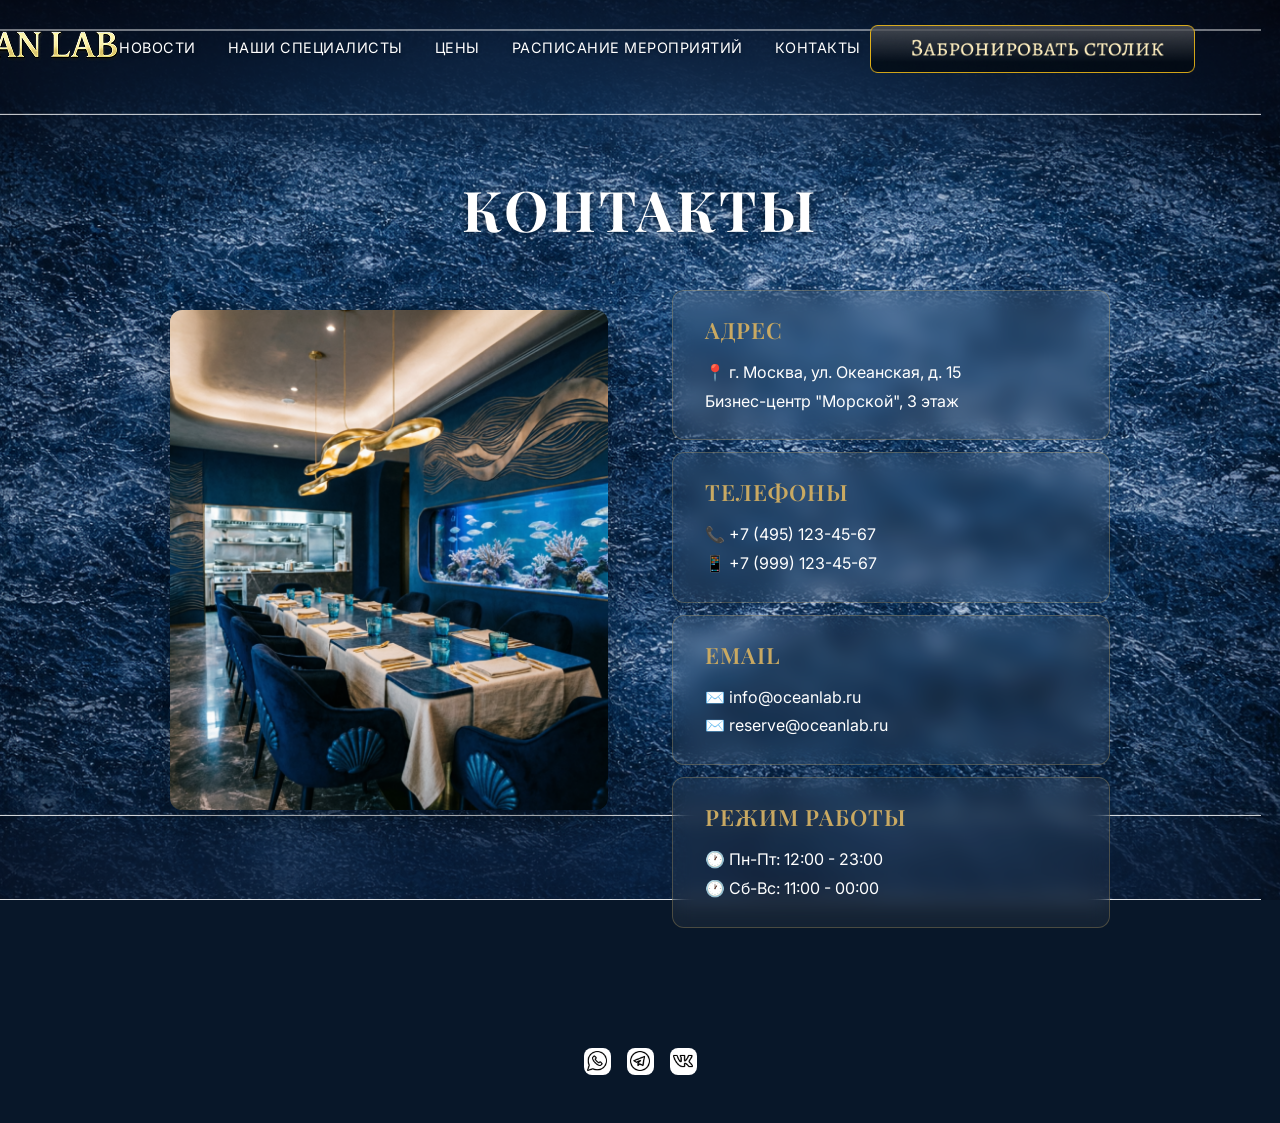
==== contact.html @ ce1e973f "Add files via upload" ====
<!DOCTYPE html>
<html lang="ru">
<head>
    <meta charset="UTF-8">
    <meta name="viewport" content="width=device-width, initial-scale=1.0">
    <title>Контакты - OCEAN LAB</title>
    
    <!-- Подключение шрифтов -->
    <link rel="preconnect" href="https://fonts.googleapis.com">
    <link rel="preconnect" href="https://fonts.gstatic.com" crossorigin>
    <link href="https://fonts.googleapis.com/css2?family=Playfair+Display:wght@400;600;700&family=Inter:wght@300;400;500;600&display=swap" rel="stylesheet">
    
    <!-- Подключение CSS -->
    <link rel="stylesheet" href="style.css">
    <link rel="stylesheet" href="contacts-style.css">
</head>
<body>
    <!-- Фоновое изображение -->
    <div class="background-image-all"></div>

    <!-- Header (как на главной) -->
    <header>
        <div class="container">
            <div class="header-content">
                <a href="index.html" class="logo">
                    <img src="Rectangle 13.png" alt="OCEAN LAB" width="325" height="100">
                </a>

                <nav>
                    <ul>
                        <li><a href="news.html">Новости</a></li>
                        <li><a href="spesialist.html">Наши специалисты</a></li>
                        <li><a href="menu.html">Цены</a></li>
                        <li><a href="schedule.html">Расписание мероприятий</a></li>
                        <li><a href="contact.html">Контакты</a></li>
                    </ul>
                </nav>

                <a href="reserve.html" class="logo">
                    <img src="Group 3.png" alt="Забронировать столик" width="200" height="60">
                </a>

                <button class="mobile-menu-btn" onclick="toggleMenu()">
                    <span></span>
                    <span></span>
                    <span></span>
                </button>
            </div>
        </div>
    </header>

    <!-- Секция Контакты -->
    <main>
        <section class="contacts-section">
            <div class="container">
                <h1 class="contacts-title">КОНТАКТЫ</h1>
                
                <div class="contacts-content">
                    <!-- Фотография учреждения -->
                    <div class="contacts-image">
                        <img src="Вставленное изображение.png" alt="OCEAN LAB - Ресторан">
                    </div>

                    <!-- Контактная информация -->
                    <div class="contacts-info">
                        <!-- Адрес -->
                        <div class="contact-block">
                            <h3 class="contact-block-title">Адрес</h3>
                            <p class="contact-text">
                                📍 г. Москва, ул. Океанская, д. 15<br>
                                Бизнес-центр "Морской", 3 этаж
                            </p>
                        </div>

                        <!-- Телефоны -->
                        <div class="contact-block">
                            <h3 class="contact-block-title">Телефоны</h3>
                            <p class="contact-text">
                                📞 <a href="tel:+74951234567">+7 (495) 123-45-67</a><br>
                                📱 <a href="tel:+79991234567">+7 (999) 123-45-67</a>
                            </p>
                        </div>

                        <!-- Email -->
                        <div class="contact-block">
                            <h3 class="contact-block-title">Email</h3>
                            <p class="contact-text">
                                ✉️ <a href="mailto:info@oceanlab.ru">info@oceanlab.ru</a><br>
                                ✉️ <a href="mailto:reserve@oceanlab.ru">reserve@oceanlab.ru</a>
                            </p>
                        </div>

                        <!-- Режим работы -->
                        <div class="contact-block">
                            <h3 class="contact-block-title">Режим работы</h3>
                            <p class="contact-text">
                                🕐 Пн-Пт: 12:00 - 23:00<br>
                                🕐 Сб-Вс: 11:00 - 00:00
                            </p>
                        </div>
                    </div>
                </div>
            </div>
        </section>
    </main>
    
    <!-- Социальные ссылки -->
    <div class="social-links">
        <a href="#" class="social-link whatsapp" aria-label="WhatsApp">
            <img src="free-icon-whatsapp-1077055.png" alt="WhatsApp" width="24" height="24">
        </a>
        
        <a href="#" class="social-link telegram" aria-label="Telegram">
            <img src="free-icon-telegram-2111813.png" alt="Telegram" width="24" height="24">
        </a>
        
        <a href="#" class="social-link vk" aria-label="VK">
            <img src="free-icon-vk-2111828.png" alt="VK" width="24" height="24">
        </a>
    </div>

    <script>
        function toggleMenu() {
            const nav = document.querySelector('nav');
            nav.style.display = nav.style.display === 'block' ? 'none' : 'block';
        }
    </script>
</body>
</html>
---- style.css ----
/* =========================================
   OCEAN LAB - Стили
   Файл: style.css
   ========================================= */

/* Сброс стилей */
* {
    margin: 0;
    padding: 0;
    box-sizing: border-box;
}

/* Переменные цветов */
:root {
    --primary-gold: #c9a962;
    --dark-blue: #0a1628;
    --darker-blue: #051020;
    --text-light: #ffffff;
    --text-muted: #a0aec0;
}

/* Базовые стили body */
body {
    font-family: 'Inter', sans-serif;
    min-height: 100vh;
    background: #081729;
    color: var(--text-light);
    overflow-x: hidden;
    overflow: hidden;
}

/* Навигация */
nav {
   margin-left: -300px;
   margin-top: -30px;
}

/* Фоновое изображение */
.background-image {
    position: absolute;
    top: 0;
    left: 0;
    width: 100%;
    height: 100%;
    background-image: url('Desktop - 1.png');
    background-size: cover;
    background-position: right center;
    background-repeat: no-repeat;
    opacity: 1;
    z-index: -1;
}
.background-image-all {
    position: absolute;
    top: 0;
    left: 0;
    width: 100%;
    height: 100%;
    background-image: url('Desktop - 1(1).png');
    background-size: cover;
    background-position: right center;
    background-repeat: no-repeat;
    opacity: 1;
    z-index: -1;
}

/* Контейнер */
.container {
    max-width: 1400px;
    margin: 0 auto;
    padding: 0 85px;
}

/* =========================================
   Header
   ========================================= */
header {
    padding: 1.5rem 0;
    background: transparent;
    z-index: 100;
    border-bottom: none;
}

.header-content {
    display: flex;
    justify-content: space-between;
    align-items: center;
}

/* Логотип */
.logo {
    display: flex;
    align-items: center;
    text-decoration: none;
    margin-top: -25px;
    margin-left: -270px;
}

.logo img {
    width: 325px;
    height: 100px;
    object-fit: contain;
    display: block;
}

/* Меню навигации */
nav ul {
    display: flex;
    list-style: none;
    gap: 2rem;
}

nav a {
    color: var(--text-light);
    text-decoration: none;
    font-size: 0.9rem;
    font-weight: 400;
    letter-spacing: 0.5px;
    text-transform: uppercase;
    text-shadow: 0 2px 4px rgba(0,0,0,0.3);
}

nav a:hover {
    color: var(--primary-gold);
}

/* Кнопка резервации (в хедере) */
.btn-reserve {
    padding: 0.75rem 1.5rem;
    background: transparent;
    border: 1px solid var(--primary-gold);
    color: var(--primary-gold);
    text-decoration: none;
    font-size: 0.85rem;
    font-weight: 500;
    letter-spacing: 1px;
    border-radius: 4px;
    text-transform: uppercase;
    text-shadow: 0 2px 4px rgba(0,0,0,0.3);
}

.btn-reserve:hover {
    background: var(--primary-gold);
    color: var(--dark-blue);
}

/* =========================================
   Hero Section
   ========================================= */
.hero {
    padding: 5rem 0;
    position: relative;
}

.hero-content {
    display: grid;
    grid-template-columns: 1fr;
    gap: 2rem;
    align-items: center;
    text-align: right;
}

.hero-text {
    padding-right: 0;
    margin-left: auto;
    margin-right: 0;
    max-width: 800px;
}

.hero h1 {
    font-family: 'Playfair Display', serif;
    font-size: 3.5rem;
    font-weight: 700;
    line-height: 1.2;
    margin-bottom: 1rem;
    margin-left: -100px;
    color: var(--text-light);
    text-shadow: 0 2px 10px rgba(0,0,0,0.4);
    transform: translateX(-570px) translateY(-20px);
    white-space: nowrap;
}

.hero-subtitle {
    font-size: 1.1rem;
    font-weight: 300;
    margin-left: 400px;
    margin-top: -10px;
    color: var(--text-muted);
    margin-bottom: 2.5rem;
    letter-spacing: 2px;
    text-transform: uppercase;
    transform: translateX(-750px) translateY(-20px);
    white-space: nowrap;
}

/* Кнопка в hero-секции */
.btn-primary {
    display: inline-block;
    padding: 1rem 2.5rem;
    background: linear-gradient(135deg, var(--primary-gold) 0%, #b89650 100%);
    color: var(--dark-blue);
    text-decoration: none;
    font-weight: 600;
    letter-spacing: 1px;
    border-radius: 4px;
    text-transform: uppercase;
    box-shadow: 0 4px 15px rgba(201, 169, 98, 0.3);
}

.btn-primary:hover {
    background: #b89650;
}

/* =========================================
   Features Section
   ========================================= */
.features {
    padding: 4rem 0;
    margin-top: 150px;
    margin-left: -200px;
}

.features-grid {
    display: flex;
    flex-direction: row;
    justify-content: flex-start;
    align-items: flex-start;
    gap: 47px;
    flex-wrap: nowrap;
}

.feature-card {
    width: 430px;
    height: 247px;
    flex-shrink: 0;
    border-radius: 8px;
    overflow: hidden;
    position: relative;
}

.feature-card img {
    width: 100%;
    height: 100%;
    object-fit: cover;
    display: block;
}

/* =========================================
   Социальные ссылки
   ========================================= */
.social-links {
    display: flex;
    gap: 1rem;
    justify-content: center;
    padding: 2rem 0;
    margin-bottom: 2rem;
}

.social-link {
    width: 27px;
    height: 27px;
    border-radius: 8px;
    display: flex;
    align-items: center;
    justify-content: center;
    text-decoration: none;
    background: #FFFFFF;
    transition: none;
}

.social-links img {
    width: 20px;
    height: 20px;
    object-fit: contain;
    display: block;
}

.social-link.whatsapp { background: #FFFFFF; }
.social-link.telegram { background: #FFFFFF; }
.social-link.vk { background: #FFFFFF; }

/* =========================================
   Mobile Menu Button
   ========================================= */
.mobile-menu-btn {
    display: none;
    flex-direction: column;
    gap: 5px;
    background: none;
    border: none;
    cursor: pointer;
    padding: 5px;
}

.mobile-menu-btn span {
    width: 25px;
    height: 2px;
    background: var(--primary-gold);
}

/* =========================================
   Адаптивность (Responsive)
   ========================================= */

/* Планшеты и небольшие десктопы */
@media (max-width: 1450px) {
    .features-grid {
        flex-wrap: wrap;
        justify-content: center;
    }
}

/* Планшеты */
@media (max-width: 1200px) {
    .features {
        margin-left: 0;
    }
    .features-grid {
        flex-direction: column;
        align-items: center;
    }
    .feature-card {
        width: 430px;
        height: 247px;
    }
}

/* Мобильные устройства */
@media (max-width: 768px) {
    .container {
        padding: 0 20px;
    }

    .header-content {
        flex-wrap: wrap;
        gap: 1rem;
    }

    .logo img {
        width: 260px;
        height: 80px;
    }

    nav {
        display: none;
        width: 100%;
        order: 3;
    }

    nav ul {
        flex-wrap: wrap;
        justify-content: center;
        gap: 1rem;
    }

    .mobile-menu-btn {
        display: flex;
    }

    .btn-reserve {
        display: none;
    }

    .hero h1 {
        font-size: 2.2rem;
        transform: none;
        margin-left: 0;
    }

    .hero-subtitle {
        font-size: 0.9rem;
        transform: none;
        margin-left: 0;
    }

    .hero-content {
        text-align: center;
    }

    .hero-text {
        margin-left: auto;
        margin-right: auto;
    }

    .feature-card {
        width: 100%;
        max-width: 430px;
        height: auto;
        aspect-ratio: 430/247;
    }
}

/* =========================================
   Страница Меню - только фотографии
   ========================================= */

.menu-section {
    padding: 3rem 0 5rem;
}

/* Заголовок */
.menu-title {
    font-family: 'Playfair Display', serif;
    font-size: 3.5rem;
    font-weight: 700;
    text-align: center;
    color: var(--text-light);
    text-shadow: 0 2px 10px rgba(0,0,0,0.5);
    margin-bottom: 3rem;
    letter-spacing: 3px;
    text-transform: uppercase;
}

/* Сетка для фото */
.menu-grid {
    display: grid;
    grid-template-columns: repeat(4, 1fr);
    gap: 4rem;
    max-width: 1400px;
    margin: 0 auto;
    padding: 0 85px;
}

/* Элемент меню (фото + текст) */
.menu-item {
    text-align: center;
}

.menu-item img {
    width: 150%;
    height: auto;
    object-fit: cover;
    display: block;
    margin: 0 auto 1rem;
}

.menu-item p {
    font-family: 'Playfair Display', serif;
    font-size: 1.1rem;
    color: var(--text-light);
    margin: 0;
    text-transform: uppercase;
    letter-spacing: 1px;
}

/* =========================================
   Адаптивность
   ========================================= */

/* Планшеты - 2 колонки */
@media (max-width: 1200px) {
    .menu-grid {
        grid-template-columns: repeat(2, 1fr);
        padding: 0 40px;
    }
    
    .menu-title {
        font-size: 2.8rem;
    }
}

/* Мобильные - 1 колонка */
@media (max-width: 768px) {
    .menu-grid {
        grid-template-columns: 1fr;
        padding: 0 20px;
    }
    
    .menu-title {
        font-size: 2.2rem;
    }
    
    .menu-item img {
        max-width: 100%;
    }
}
---- contacts-style.css ----
/* =========================================
   Страница Контакты - СТАТИЧНАЯ ВЕРСИЯ
   Без анимаций и эффектов при наведении
   ========================================= */

.contacts-section {
    padding: 3rem 0 5rem;
    min-height: calc(100vh - 200px);
}

/* Заголовок */
.contacts-title {
    font-family: 'Playfair Display', serif;
    font-size: 3.5rem;
    font-weight: 700;
    text-align: center;
    color: var(--text-light);
    text-shadow: 0 2px 10px rgba(0,0,0,0.5);
    margin-bottom: 4rem;
    letter-spacing: 3px;
    text-transform: uppercase;
}

/* Контент контактов */
.contacts-content {
    display: grid;
    grid-template-columns: 1fr 1fr;
    gap: 4rem;
    max-width: 1200px;
    margin: 0 auto 4rem;
    padding: 0 85px;
    align-items: start;
}

/* Фотография ресторана */
.contacts-image {
    border-radius: 12px;
    overflow: hidden;
    box-shadow: 0 10px 40px rgba(0,0,0,0.4);
}

.contacts-image img {
    width: 100%;
    height: 500px;
    object-fit: cover;
    display: block;
}

/* Контактная информация */
.contacts-info {
    display: flex;
    flex-direction: column;
    gap: 2rem;
}

/* Блок контакта - СТАТИЧНЫЙ */
.contact-block {
    background: rgba(255, 255, 255, 0.05);
    border: 1px solid rgba(201, 169, 98, 0.3);
    border-radius: 12px;
    padding: 1.5rem 2rem;
    backdrop-filter: blur(10px);
    margin-top: -20px;
    /* Убрано: transition, transform, hover-эффекты */
}

/* Заголовок блока */
.contact-block-title {
    font-family: 'Playfair Display', serif;
    font-size: 1.4rem;
    font-weight: 600;
    color: var(--primary-gold);
    margin-bottom: 0.8rem;
    text-transform: uppercase;
    letter-spacing: 1px;
}

/* Текст контакта */
.contact-text {
    font-size: 1rem;
    color: var(--text-light);
    line-height: 1.8;
    margin: 0;
}

.contact-text a {
    color: var(--text-light);
    text-decoration: none;
    /* Убрано: transition, hover-эффекты */
}

/* Кнопка CTA - СТАТИЧНАЯ */
.contact-cta {
    margin-top: 1rem;
    text-align: center;
}

.contact-cta .btn-primary {
    display: inline-block;
    padding: 1rem 3rem;
    background: linear-gradient(135deg, var(--primary-gold) 0%, #b89650 100%);
    color: var(--dark-blue);
    text-decoration: none;
    font-weight: 600;
    font-size: 1rem;
    letter-spacing: 1px;
    border-radius: 4px;
    text-transform: uppercase;
    box-shadow: 0 4px 15px rgba(201, 169, 98, 0.3);
    /* Убрано: transition, transform, hover-эффекты */
}

/* Карта */
.contacts-map {
    max-width: 1200px;
    margin: 0 auto;
    padding: 0 85px;
}

/* =========================================
   Адаптивность (без анимаций)
   ========================================= */

/* Планшеты */
@media (max-width: 1024px) {
    .contacts-content {
        grid-template-columns: 1fr;
        gap: 3rem;
        padding: 0 40px;
    }

    .contacts-image img {
        height: 400px;
    }

    .contacts-title {
        font-size: 2.8rem;
    }
}

/* Мобильные */
@media (max-width: 768px) {
    .contacts-section {
        padding: 2rem 0 4rem;
    }

    .contacts-content {
        padding: 0 20px;
        gap: 2rem;
    }

    .contacts-image img {
        height: 300px;
    }

    .contacts-title {
        font-size: 2.2rem;
        margin-bottom: 2.5rem;
    }

    .contact-block {
        padding: 1.2rem 1.5rem;
    }

    .contact-block-title {
        font-size: 1.2rem;
    }

    .contact-text {
        font-size: 0.95rem;
    }

    .contacts-map {
        padding: 0 20px;
    }

    .contacts-map iframe {
        height: 300px;
    }
}

/* Маленькие экраны */
@media (max-width: 480px) {
    .contacts-title {
        font-size: 1.8rem;
    }

    .contacts-image img {
        height: 250px;
    }

    .contact-block-title {
        font-size: 1.1rem;
    }

    .contact-cta .btn-primary {
        padding: 0.9rem 2rem;
        font-size: 0.9rem;
    }
}
body .social-links {
    margin-top: -40px;
    padding: 1rem 0;
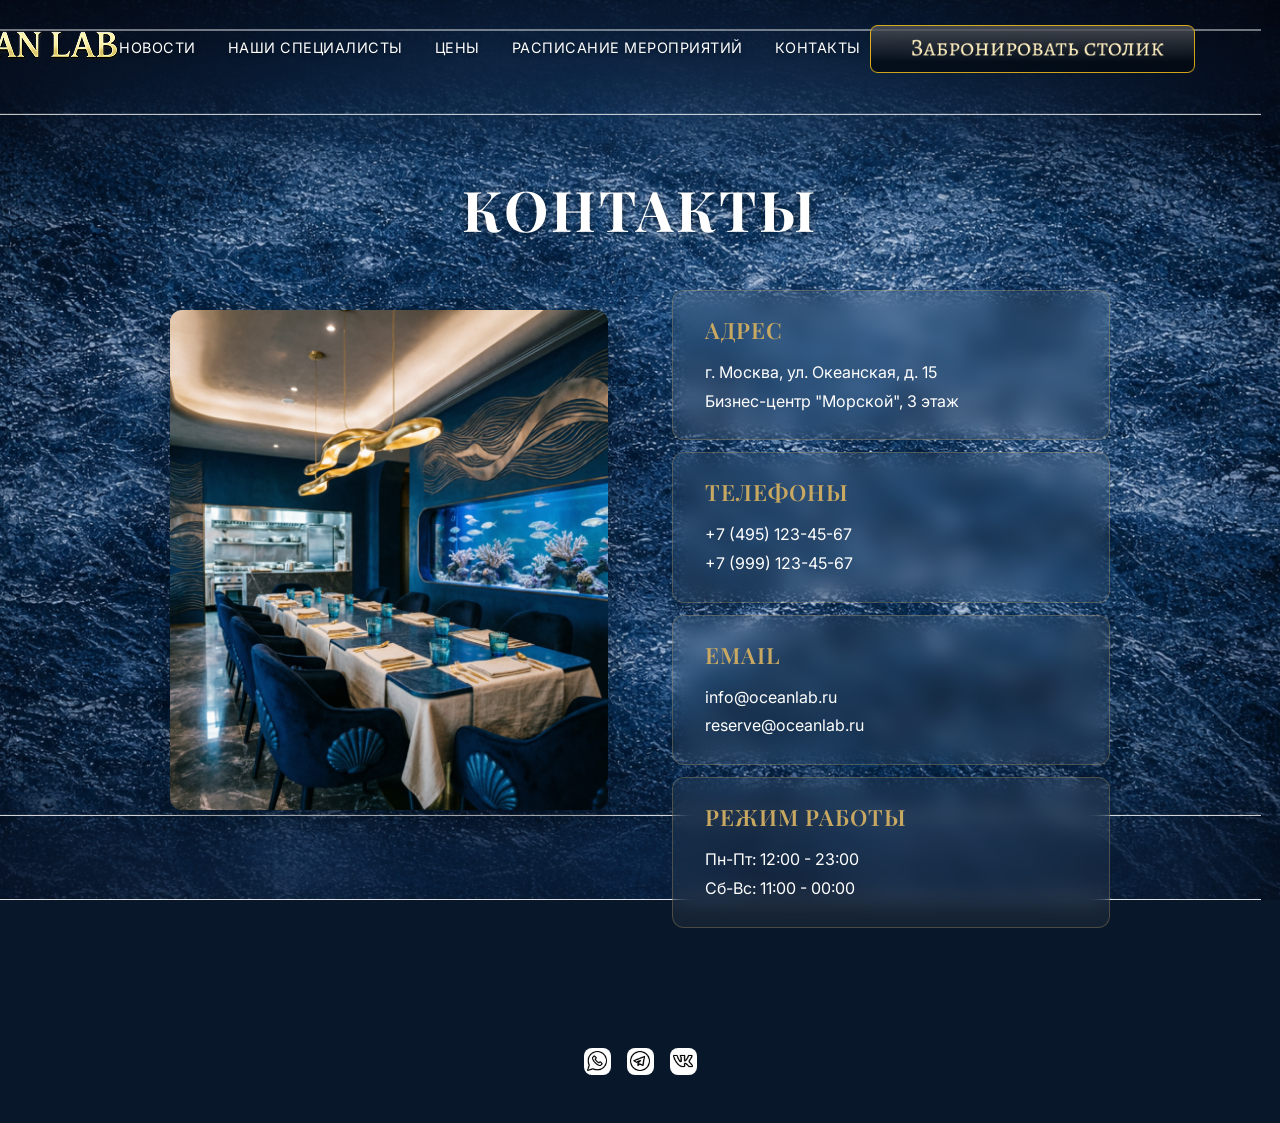
==== commit 7db99ff1: "Update contact.html" ====
--- a/contact.html
+++ b/contact.html
@@ -67,7 +67,7 @@
                         <div class="contact-block">
                             <h3 class="contact-block-title">Адрес</h3>
                             <p class="contact-text">
-                                📍 г. Москва, ул. Океанская, д. 15<br>
+                                г. Москва, ул. Океанская, д. 15<br>
                                 Бизнес-центр "Морской", 3 этаж
                             </p>
                         </div>
@@ -76,8 +76,8 @@
                         <div class="contact-block">
                             <h3 class="contact-block-title">Телефоны</h3>
                             <p class="contact-text">
-                                📞 <a href="tel:+74951234567">+7 (495) 123-45-67</a><br>
-                                📱 <a href="tel:+79991234567">+7 (999) 123-45-67</a>
+                                 <a href="tel:+74951234567">+7 (495) 123-45-67</a><br>
+                                 <a href="tel:+79991234567">+7 (999) 123-45-67</a>
                             </p>
                         </div>
 
@@ -85,8 +85,8 @@
                         <div class="contact-block">
                             <h3 class="contact-block-title">Email</h3>
                             <p class="contact-text">
-                                ✉️ <a href="mailto:info@oceanlab.ru">info@oceanlab.ru</a><br>
-                                ✉️ <a href="mailto:reserve@oceanlab.ru">reserve@oceanlab.ru</a>
+                                <a href="mailto:info@oceanlab.ru">info@oceanlab.ru</a><br>
+                                <a href="mailto:reserve@oceanlab.ru">reserve@oceanlab.ru</a>
                             </p>
                         </div>
 
@@ -94,8 +94,8 @@
                         <div class="contact-block">
                             <h3 class="contact-block-title">Режим работы</h3>
                             <p class="contact-text">
-                                🕐 Пн-Пт: 12:00 - 23:00<br>
-                                🕐 Сб-Вс: 11:00 - 00:00
+                                Пн-Пт: 12:00 - 23:00<br>
+                                Сб-Вс: 11:00 - 00:00
                             </p>
                         </div>
                     </div>
